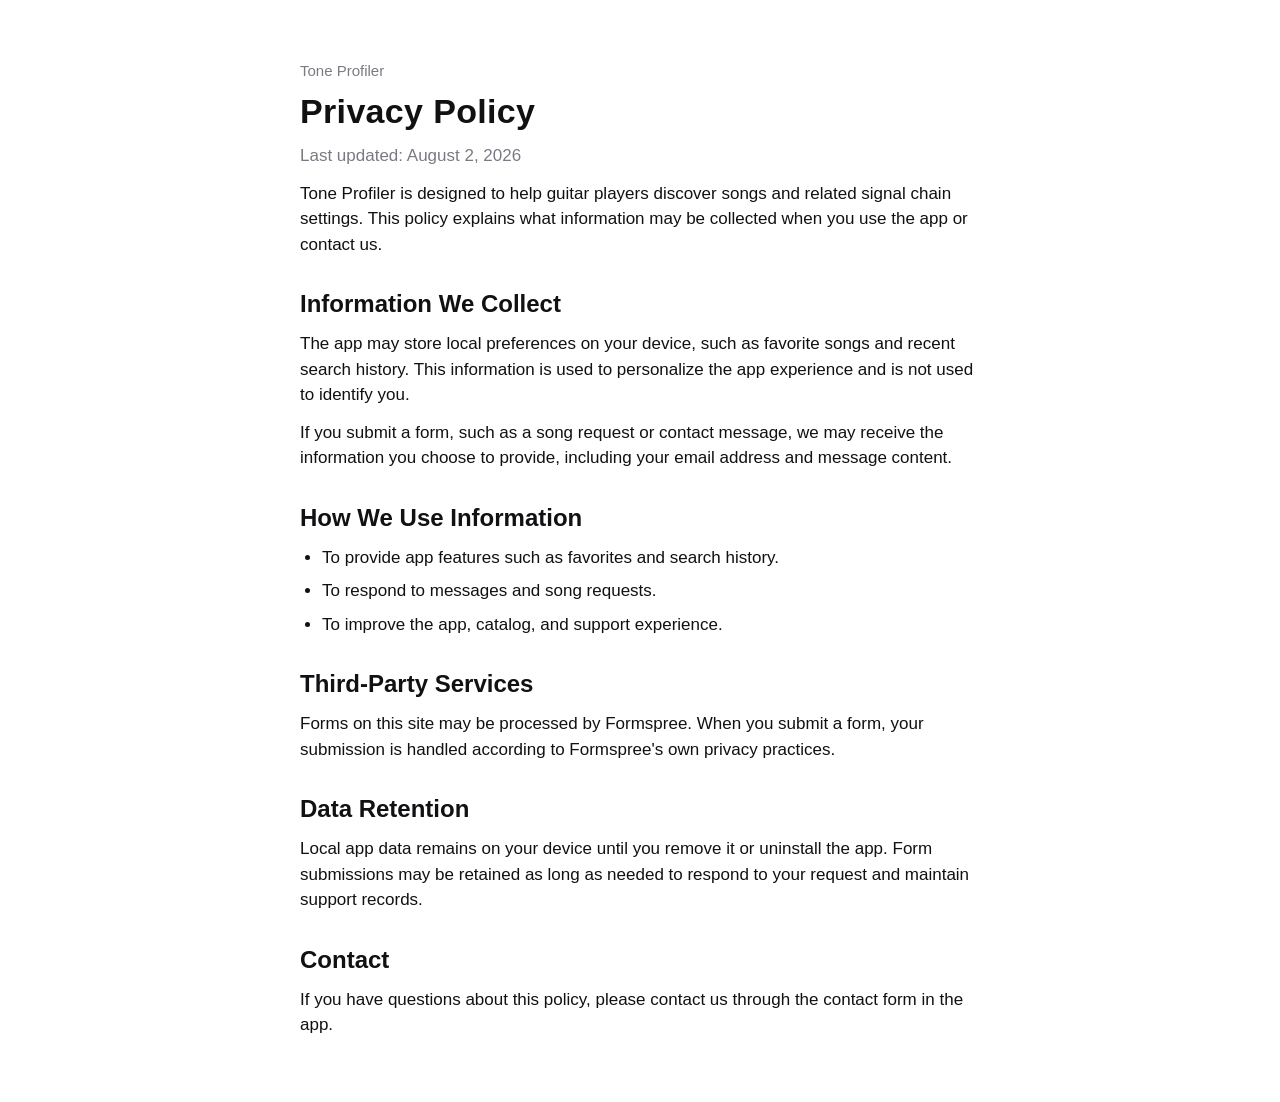
==== apps/tone-profiler/legal/privacy-policy/index.html @ b9bdf8a5 "Added tone profiler static" ====
<!doctype html>
<html lang="en">
<head>
  <meta charset="utf-8">
  <meta name="viewport" content="width=device-width, initial-scale=1">
  <title>Privacy Policy - Tone Profiler</title>
  <link rel="stylesheet" href="../../assets/css/document.css">
</head>
<body>
  <main>
    <p class="eyebrow">Tone Profiler</p>
    <h1>Privacy Policy</h1>
    <p class="lede">Last updated: August 2, 2026</p>

    <p>Tone Profiler is designed to help guitar players discover songs and related signal chain settings. This policy explains what information may be collected when you use the app or contact us.</p>

    <h2>Information We Collect</h2>
    <p>The app may store local preferences on your device, such as favorite songs and recent search history. This information is used to personalize the app experience and is not used to identify you.</p>
    <p>If you submit a form, such as a song request or contact message, we may receive the information you choose to provide, including your email address and message content.</p>

    <h2>How We Use Information</h2>
    <ul>
      <li>To provide app features such as favorites and search history.</li>
      <li>To respond to messages and song requests.</li>
      <li>To improve the app, catalog, and support experience.</li>
    </ul>

    <h2>Third-Party Services</h2>
    <p>Forms on this site may be processed by Formspree. When you submit a form, your submission is handled according to Formspree's own privacy practices.</p>

    <h2>Data Retention</h2>
    <p>Local app data remains on your device until you remove it or uninstall the app. Form submissions may be retained as long as needed to respond to your request and maintain support records.</p>

    <h2>Contact</h2>
    <p>If you have questions about this policy, please contact us through the contact form in the app.</p>
  </main>
</body>
</html>
---- apps/tone-profiler/assets/css/document.css ----
:root {
  color-scheme: light;
  --text: #111113;
  --muted: #7a7a83;
  --line: #e7e7eb;
  --fill: #f3f3f6;
  --accent: #007aff;
}

* {
  box-sizing: border-box;
}

body {
  margin: 0;
  background: #fff;
  color: var(--text);
  font: 17px/1.5 -apple-system, BlinkMacSystemFont, "SF Pro Text", "Segoe UI", sans-serif;
}

main {
  width: min(100%, 720px);
  margin: 0 auto;
  padding: 48px 20px 64px;
}

h1,
h2,
p,
ul {
  margin: 0;
}

h1 {
  font-size: 34px;
  line-height: 1.2;
  font-weight: 700;
  letter-spacing: 0.01em;
}

h2 {
  margin-top: 32px;
  font-size: 24px;
  line-height: 1.25;
  font-weight: 700;
}

p,
ul {
  margin-top: 12px;
}

ul {
  padding-left: 22px;
}

li + li {
  margin-top: 8px;
}

.eyebrow {
  margin-bottom: 8px;
  color: var(--muted);
  font-size: 15px;
}

.lede {
  margin-top: 12px;
  color: var(--muted);
}

.form {
  margin-top: 28px;
  display: grid;
  gap: 16px;
}

.field {
  display: grid;
  gap: 8px;
}

label {
  font-size: 15px;
  font-weight: 600;
}

input,
textarea {
  width: 100%;
  border: 1px solid var(--line);
  border-radius: 12px;
  background: var(--fill);
  color: var(--text);
  font: inherit;
  padding: 13px 14px;
  outline: none;
}

textarea {
  min-height: 144px;
  resize: vertical;
}

input:focus,
textarea:focus {
  border-color: var(--accent);
  background: #fff;
}

button {
  width: fit-content;
  border: 0;
  border-radius: 999px;
  background: #000;
  color: #fff;
  font: inherit;
  font-weight: 600;
  padding: 13px 22px;
  cursor: pointer;
}

.note {
  margin-top: 20px;
  color: var(--muted);
  font-size: 15px;
}

a {
  color: var(--accent);
}
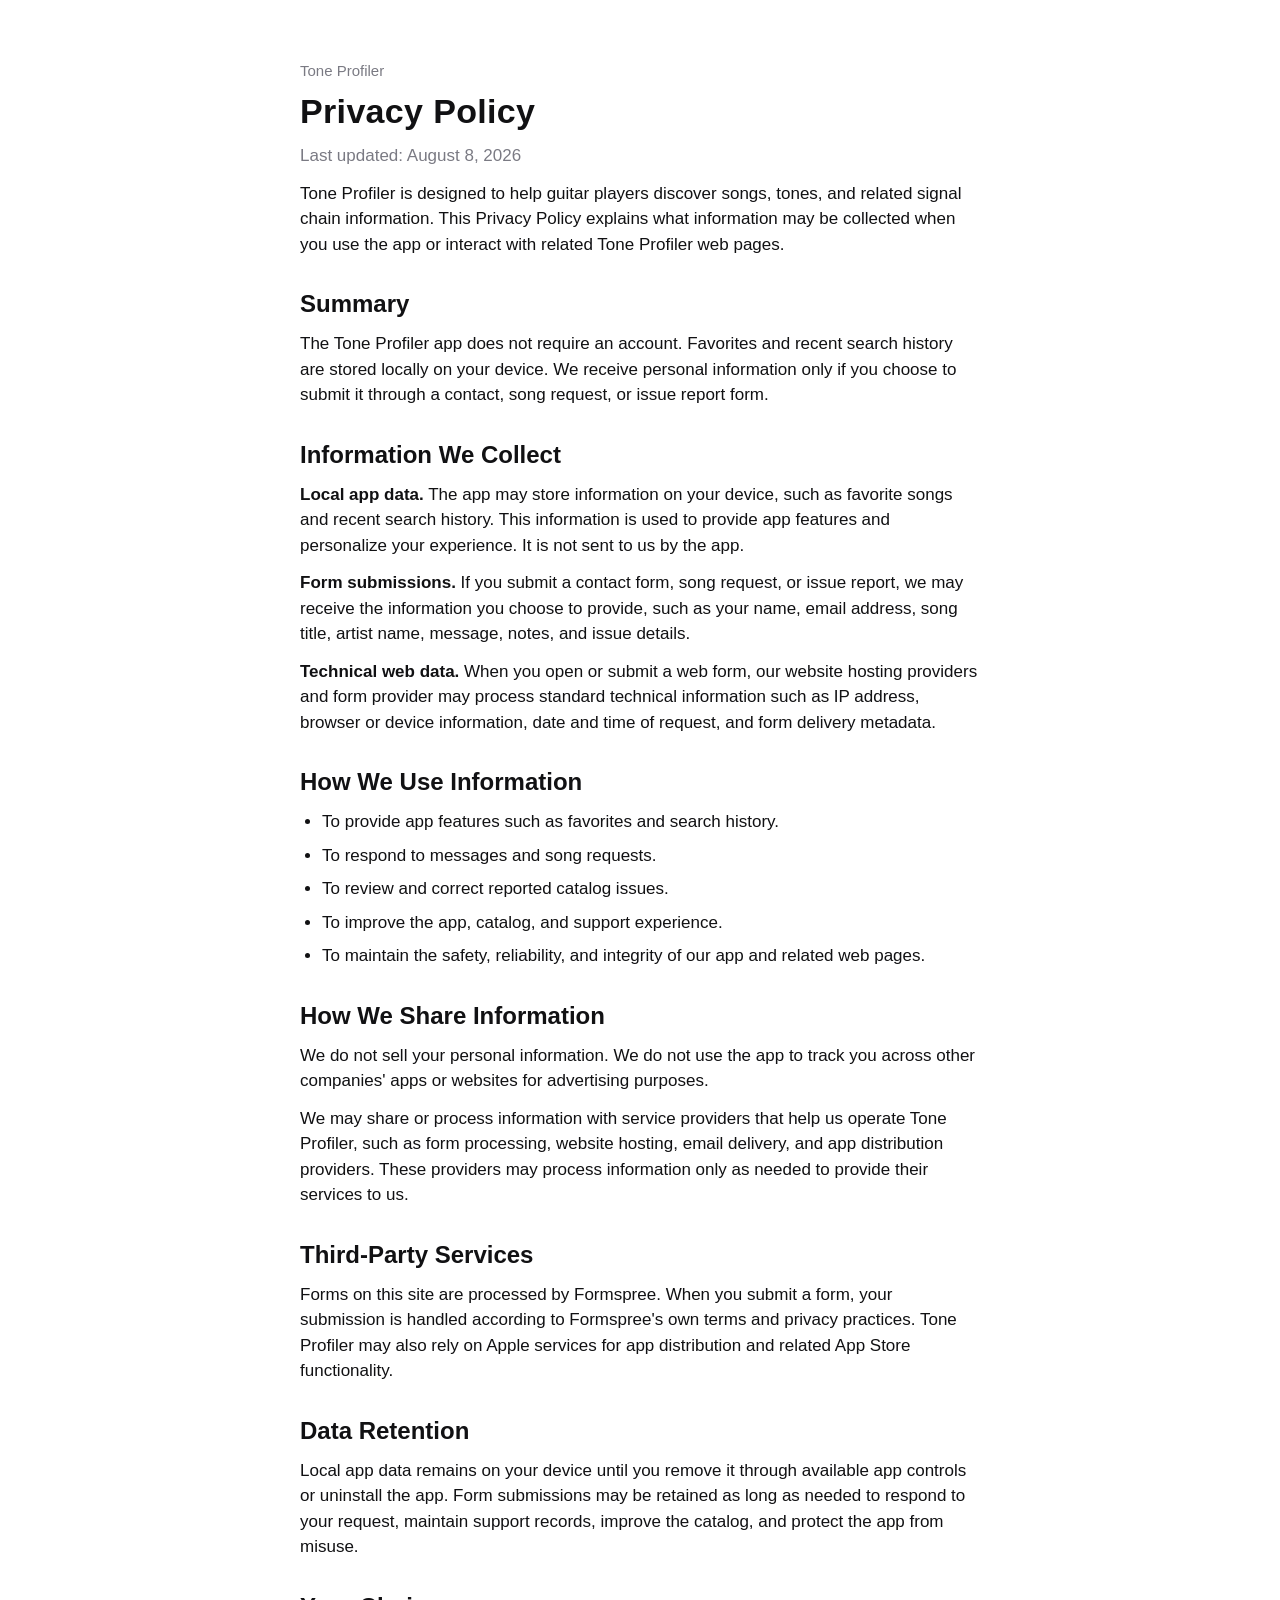
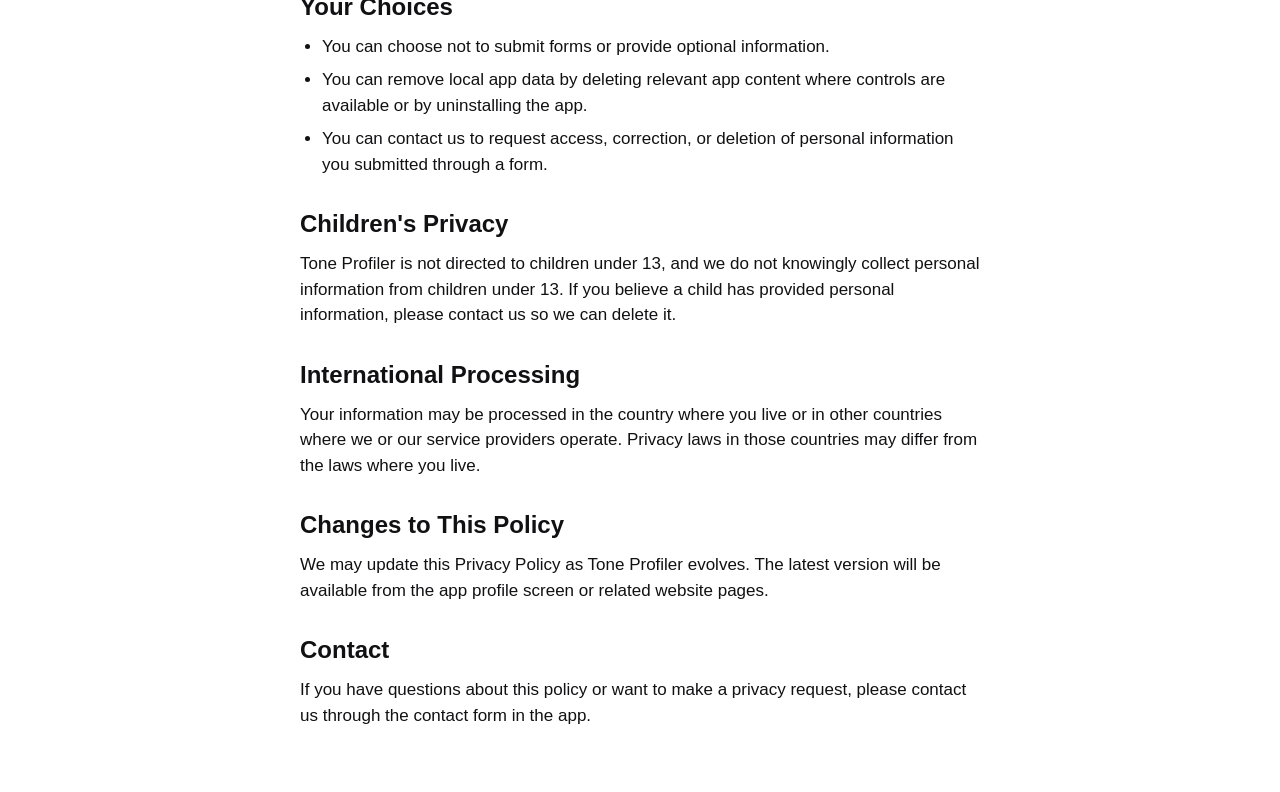
==== commit 7c43fb02: "Update tone profiler tos" ====
--- a/apps/tone-profiler/legal/privacy-policy/index.html
+++ b/apps/tone-profiler/legal/privacy-policy/index.html
@@ -10,29 +10,55 @@
   <main>
     <p class="eyebrow">Tone Profiler</p>
     <h1>Privacy Policy</h1>
-    <p class="lede">Last updated: August 2, 2026</p>
+    <p class="lede">Last updated: August 8, 2026</p>
 
-    <p>Tone Profiler is designed to help guitar players discover songs and related signal chain settings. This policy explains what information may be collected when you use the app or contact us.</p>
+    <p>Tone Profiler is designed to help guitar players discover songs, tones, and related signal chain information. This Privacy Policy explains what information may be collected when you use the app or interact with related Tone Profiler web pages.</p>
+
+    <h2>Summary</h2>
+    <p>The Tone Profiler app does not require an account. Favorites and recent search history are stored locally on your device. We receive personal information only if you choose to submit it through a contact, song request, or issue report form.</p>
 
     <h2>Information We Collect</h2>
-    <p>The app may store local preferences on your device, such as favorite songs and recent search history. This information is used to personalize the app experience and is not used to identify you.</p>
-    <p>If you submit a form, such as a song request or contact message, we may receive the information you choose to provide, including your email address and message content.</p>
+    <p><strong>Local app data.</strong> The app may store information on your device, such as favorite songs and recent search history. This information is used to provide app features and personalize your experience. It is not sent to us by the app.</p>
+    <p><strong>Form submissions.</strong> If you submit a contact form, song request, or issue report, we may receive the information you choose to provide, such as your name, email address, song title, artist name, message, notes, and issue details.</p>
+    <p><strong>Technical web data.</strong> When you open or submit a web form, our website hosting providers and form provider may process standard technical information such as IP address, browser or device information, date and time of request, and form delivery metadata.</p>
 
     <h2>How We Use Information</h2>
     <ul>
       <li>To provide app features such as favorites and search history.</li>
       <li>To respond to messages and song requests.</li>
+      <li>To review and correct reported catalog issues.</li>
       <li>To improve the app, catalog, and support experience.</li>
+      <li>To maintain the safety, reliability, and integrity of our app and related web pages.</li>
     </ul>
 
+    <h2>How We Share Information</h2>
+    <p>We do not sell your personal information. We do not use the app to track you across other companies' apps or websites for advertising purposes.</p>
+    <p>We may share or process information with service providers that help us operate Tone Profiler, such as form processing, website hosting, email delivery, and app distribution providers. These providers may process information only as needed to provide their services to us.</p>
+
     <h2>Third-Party Services</h2>
-    <p>Forms on this site may be processed by Formspree. When you submit a form, your submission is handled according to Formspree's own privacy practices.</p>
+    <p>Forms on this site are processed by Formspree. When you submit a form, your submission is handled according to Formspree's own terms and privacy practices. Tone Profiler may also rely on Apple services for app distribution and related App Store functionality.</p>
 
     <h2>Data Retention</h2>
-    <p>Local app data remains on your device until you remove it or uninstall the app. Form submissions may be retained as long as needed to respond to your request and maintain support records.</p>
+    <p>Local app data remains on your device until you remove it through available app controls or uninstall the app. Form submissions may be retained as long as needed to respond to your request, maintain support records, improve the catalog, and protect the app from misuse.</p>
+
+    <h2>Your Choices</h2>
+    <ul>
+      <li>You can choose not to submit forms or provide optional information.</li>
+      <li>You can remove local app data by deleting relevant app content where controls are available or by uninstalling the app.</li>
+      <li>You can contact us to request access, correction, or deletion of personal information you submitted through a form.</li>
+    </ul>
+
+    <h2>Children's Privacy</h2>
+    <p>Tone Profiler is not directed to children under 13, and we do not knowingly collect personal information from children under 13. If you believe a child has provided personal information, please contact us so we can delete it.</p>
+
+    <h2>International Processing</h2>
+    <p>Your information may be processed in the country where you live or in other countries where we or our service providers operate. Privacy laws in those countries may differ from the laws where you live.</p>
+
+    <h2>Changes to This Policy</h2>
+    <p>We may update this Privacy Policy as Tone Profiler evolves. The latest version will be available from the app profile screen or related website pages.</p>
 
     <h2>Contact</h2>
-    <p>If you have questions about this policy, please contact us through the contact form in the app.</p>
+    <p>If you have questions about this policy or want to make a privacy request, please contact us through the contact form in the app.</p>
   </main>
 </body>
 </html>
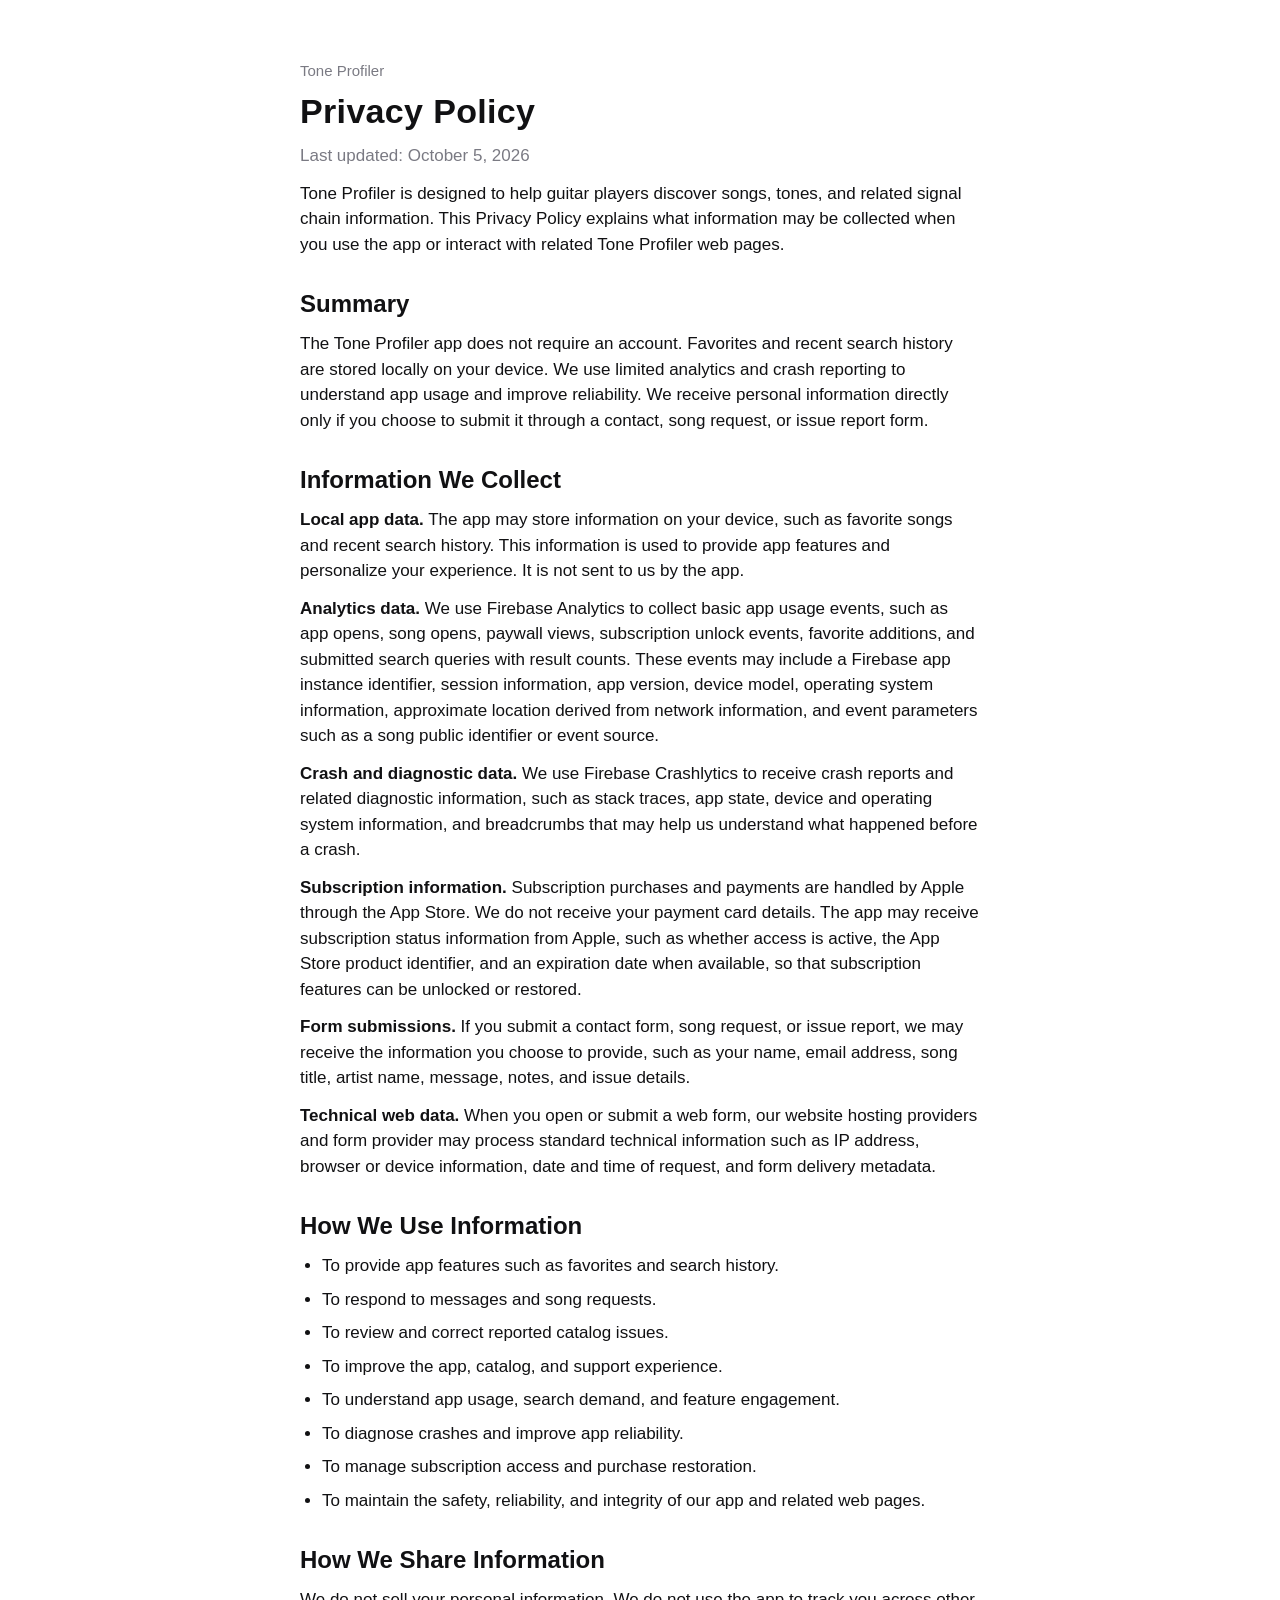
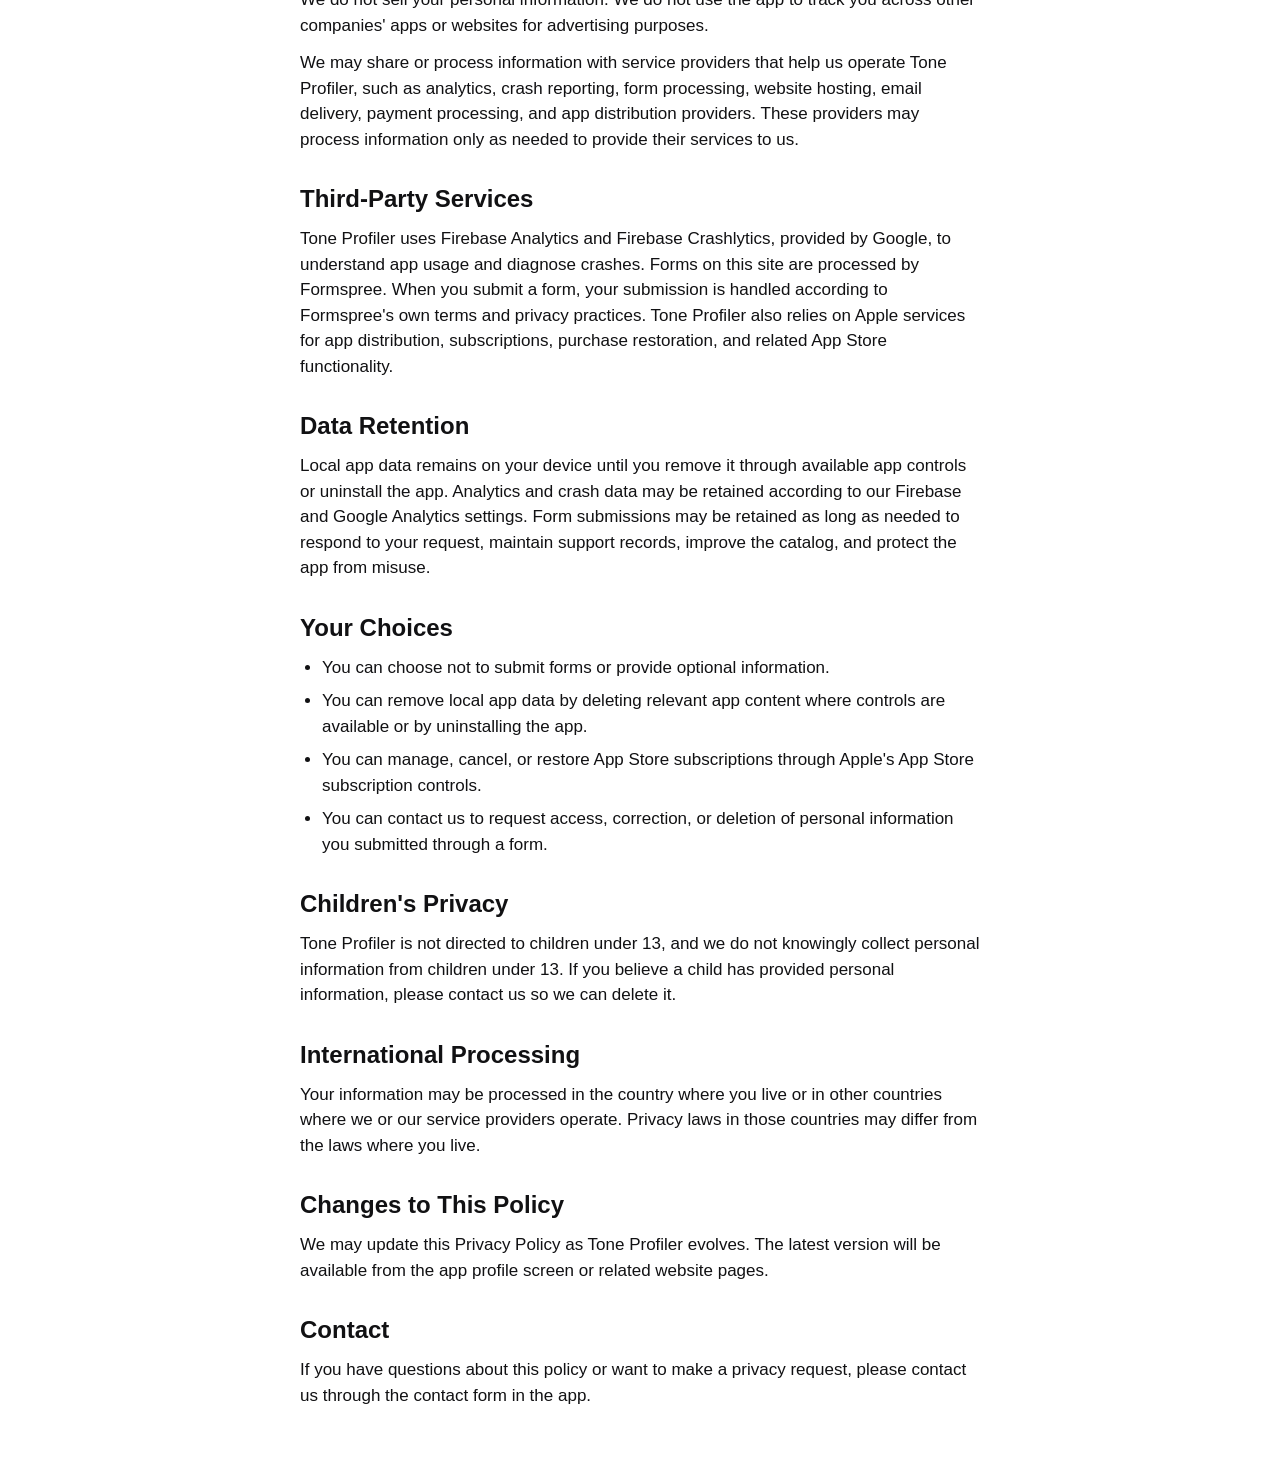
==== commit 03870bb5: "Tone profiler TS and PP update" ====
--- a/apps/tone-profiler/legal/privacy-policy/index.html
+++ b/apps/tone-profiler/legal/privacy-policy/index.html
@@ -10,15 +10,18 @@
   <main>
     <p class="eyebrow">Tone Profiler</p>
     <h1>Privacy Policy</h1>
-    <p class="lede">Last updated: August 8, 2026</p>
+    <p class="lede">Last updated: October 5, 2026</p>
 
     <p>Tone Profiler is designed to help guitar players discover songs, tones, and related signal chain information. This Privacy Policy explains what information may be collected when you use the app or interact with related Tone Profiler web pages.</p>
 
     <h2>Summary</h2>
-    <p>The Tone Profiler app does not require an account. Favorites and recent search history are stored locally on your device. We receive personal information only if you choose to submit it through a contact, song request, or issue report form.</p>
+    <p>The Tone Profiler app does not require an account. Favorites and recent search history are stored locally on your device. We use limited analytics and crash reporting to understand app usage and improve reliability. We receive personal information directly only if you choose to submit it through a contact, song request, or issue report form.</p>
 
     <h2>Information We Collect</h2>
     <p><strong>Local app data.</strong> The app may store information on your device, such as favorite songs and recent search history. This information is used to provide app features and personalize your experience. It is not sent to us by the app.</p>
+    <p><strong>Analytics data.</strong> We use Firebase Analytics to collect basic app usage events, such as app opens, song opens, paywall views, subscription unlock events, favorite additions, and submitted search queries with result counts. These events may include a Firebase app instance identifier, session information, app version, device model, operating system information, approximate location derived from network information, and event parameters such as a song public identifier or event source.</p>
+    <p><strong>Crash and diagnostic data.</strong> We use Firebase Crashlytics to receive crash reports and related diagnostic information, such as stack traces, app state, device and operating system information, and breadcrumbs that may help us understand what happened before a crash.</p>
+    <p><strong>Subscription information.</strong> Subscription purchases and payments are handled by Apple through the App Store. We do not receive your payment card details. The app may receive subscription status information from Apple, such as whether access is active, the App Store product identifier, and an expiration date when available, so that subscription features can be unlocked or restored.</p>
     <p><strong>Form submissions.</strong> If you submit a contact form, song request, or issue report, we may receive the information you choose to provide, such as your name, email address, song title, artist name, message, notes, and issue details.</p>
     <p><strong>Technical web data.</strong> When you open or submit a web form, our website hosting providers and form provider may process standard technical information such as IP address, browser or device information, date and time of request, and form delivery metadata.</p>
 
@@ -28,23 +31,27 @@
       <li>To respond to messages and song requests.</li>
       <li>To review and correct reported catalog issues.</li>
       <li>To improve the app, catalog, and support experience.</li>
+      <li>To understand app usage, search demand, and feature engagement.</li>
+      <li>To diagnose crashes and improve app reliability.</li>
+      <li>To manage subscription access and purchase restoration.</li>
       <li>To maintain the safety, reliability, and integrity of our app and related web pages.</li>
     </ul>
 
     <h2>How We Share Information</h2>
     <p>We do not sell your personal information. We do not use the app to track you across other companies' apps or websites for advertising purposes.</p>
-    <p>We may share or process information with service providers that help us operate Tone Profiler, such as form processing, website hosting, email delivery, and app distribution providers. These providers may process information only as needed to provide their services to us.</p>
+    <p>We may share or process information with service providers that help us operate Tone Profiler, such as analytics, crash reporting, form processing, website hosting, email delivery, payment processing, and app distribution providers. These providers may process information only as needed to provide their services to us.</p>
 
     <h2>Third-Party Services</h2>
-    <p>Forms on this site are processed by Formspree. When you submit a form, your submission is handled according to Formspree's own terms and privacy practices. Tone Profiler may also rely on Apple services for app distribution and related App Store functionality.</p>
+    <p>Tone Profiler uses Firebase Analytics and Firebase Crashlytics, provided by Google, to understand app usage and diagnose crashes. Forms on this site are processed by Formspree. When you submit a form, your submission is handled according to Formspree's own terms and privacy practices. Tone Profiler also relies on Apple services for app distribution, subscriptions, purchase restoration, and related App Store functionality.</p>
 
     <h2>Data Retention</h2>
-    <p>Local app data remains on your device until you remove it through available app controls or uninstall the app. Form submissions may be retained as long as needed to respond to your request, maintain support records, improve the catalog, and protect the app from misuse.</p>
+    <p>Local app data remains on your device until you remove it through available app controls or uninstall the app. Analytics and crash data may be retained according to our Firebase and Google Analytics settings. Form submissions may be retained as long as needed to respond to your request, maintain support records, improve the catalog, and protect the app from misuse.</p>
 
     <h2>Your Choices</h2>
     <ul>
       <li>You can choose not to submit forms or provide optional information.</li>
       <li>You can remove local app data by deleting relevant app content where controls are available or by uninstalling the app.</li>
+      <li>You can manage, cancel, or restore App Store subscriptions through Apple's App Store subscription controls.</li>
       <li>You can contact us to request access, correction, or deletion of personal information you submitted through a form.</li>
     </ul>
 
